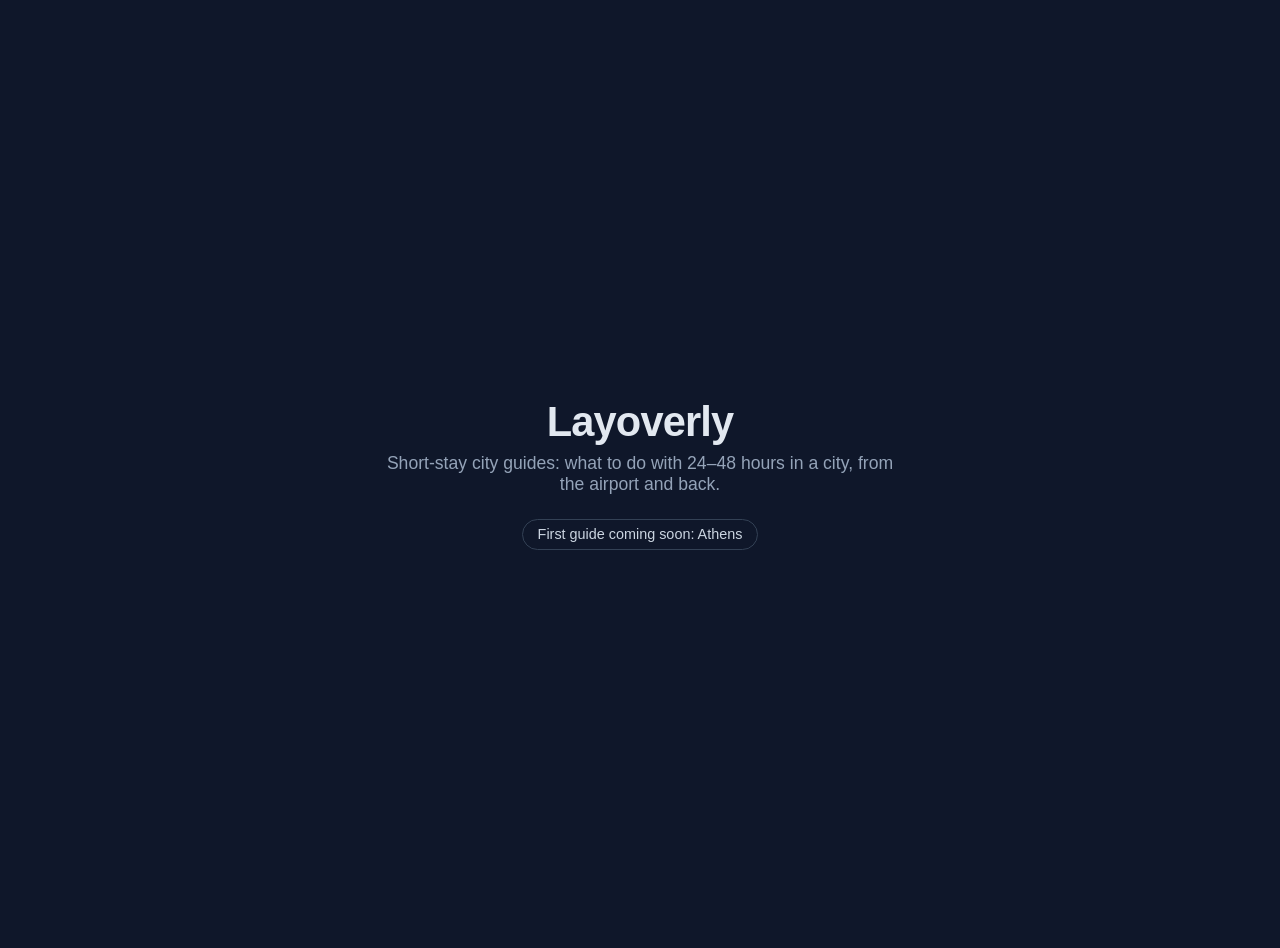
==== index.html @ 2399453e "Add coming-soon homepage Co-Authored-By: Claude Opus 5.5 <noreply@anthropic.com> Claude-Session: htt" ====
<!DOCTYPE html>
<html lang="en">
<head>
<meta charset="utf-8">
<meta name="viewport" content="width=device-width, initial-scale=1">
<title>Layoverly — Short-stay city guides</title>
<meta name="description" content="Short-stay city guides: what to do with 24–48 hours in a city, from the airport and back.">
<style>
  body{margin:0;font-family:-apple-system,Segoe UI,Roboto,sans-serif;background:#0f172a;color:#e2e8f0;display:flex;min-height:100vh;align-items:center;justify-content:center;text-align:center;padding:24px}
  h1{font-size:2.6rem;margin:0 0 .4rem;letter-spacing:-.02em}
  p{color:#94a3b8;font-size:1.1rem;max-width:32rem;margin:0 auto}
  .tag{display:inline-block;margin-top:1.5rem;padding:.4rem .9rem;border:1px solid #334155;border-radius:999px;font-size:.9rem;color:#cbd5e1}
</style>
</head>
<body>
<main>
  <h1>Layoverly</h1>
  <p>Short-stay city guides: what to do with 24–48 hours in a city, from the airport and back.</p>
  <span class="tag">First guide coming soon: Athens</span>
</main>
</body>
</html>
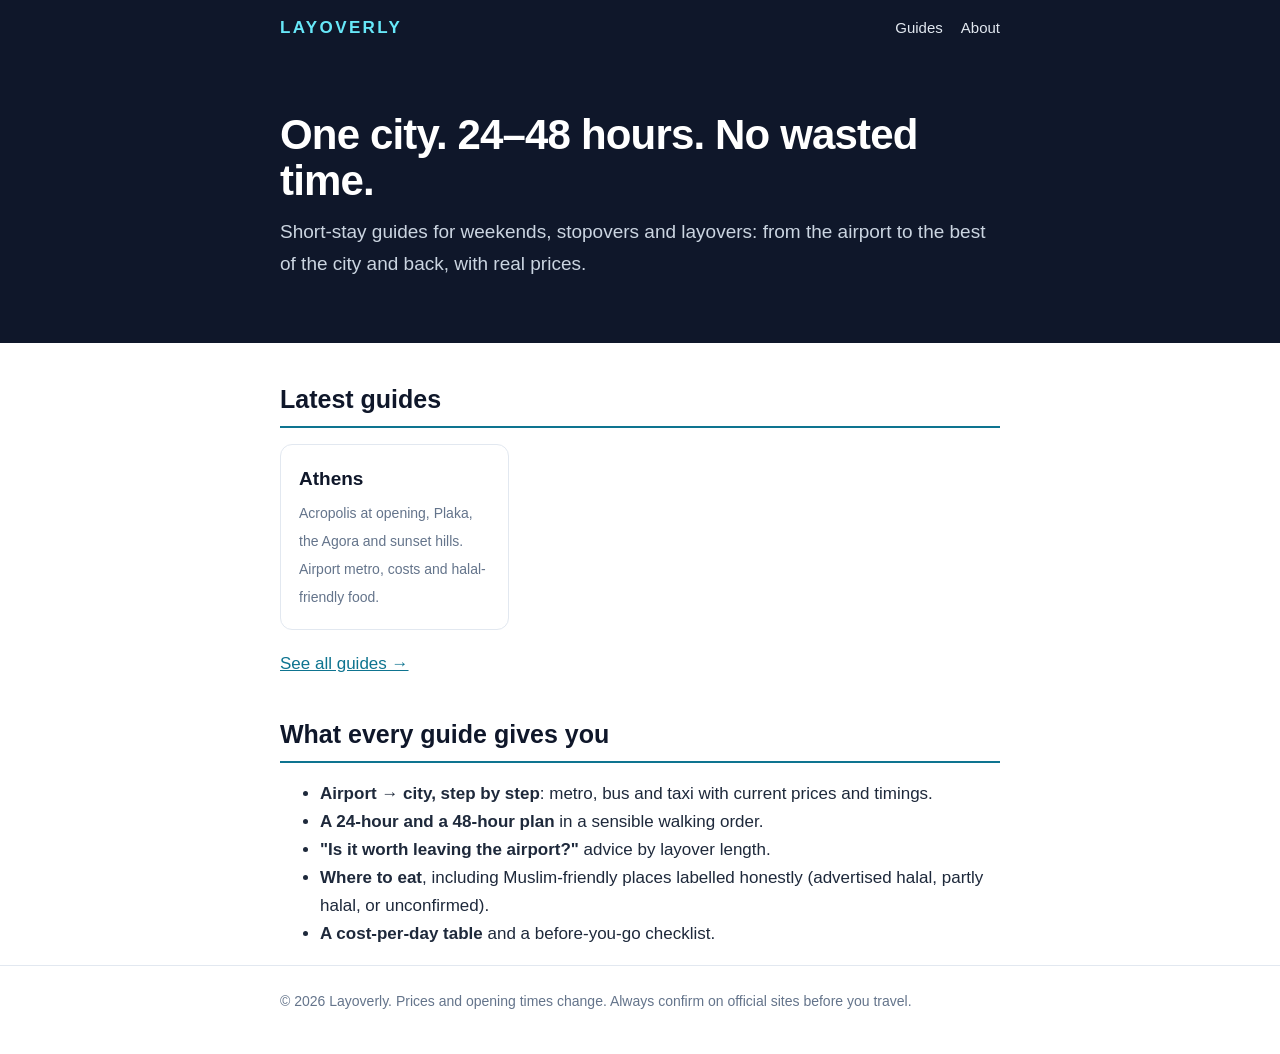
==== commit 54a50651: "Build site structure and publish Athens guide Co-Authored-By: Claude Opus 5.5 <noreply@anthropic.com" ====
--- a/index.html
+++ b/index.html
@@ -3,20 +3,33 @@
 <head>
 <meta charset="utf-8">
 <meta name="viewport" content="width=device-width, initial-scale=1">
-<title>Layoverly — Short-stay city guides</title>
-<meta name="description" content="Short-stay city guides: what to do with 24–48 hours in a city, from the airport and back.">
-<style>
-  body{margin:0;font-family:-apple-system,Segoe UI,Roboto,sans-serif;background:#0f172a;color:#e2e8f0;display:flex;min-height:100vh;align-items:center;justify-content:center;text-align:center;padding:24px}
-  h1{font-size:2.6rem;margin:0 0 .4rem;letter-spacing:-.02em}
-  p{color:#94a3b8;font-size:1.1rem;max-width:32rem;margin:0 auto}
-  .tag{display:inline-block;margin-top:1.5rem;padding:.4rem .9rem;border:1px solid #334155;border-radius:999px;font-size:.9rem;color:#cbd5e1}
-</style>
+<title>Layoverly: Short-Stay City Guides (24–48 Hours)</title>
+<meta name="description" content="Practical 24–48 hour city guides: airport to city transport, a tight itinerary, real prices and where to eat, including Muslim-friendly options.">
+<link rel="stylesheet" href="/assets/style.css">
+<link rel="canonical" href="https://layoverly-guide.github.io/">
 </head>
 <body>
-<main>
-  <h1>Layoverly</h1>
-  <p>Short-stay city guides: what to do with 24–48 hours in a city, from the airport and back.</p>
-  <span class="tag">First guide coming soon: Athens</span>
+<header class="site"><div class="wrap"><a class="logo" href="/">Layoverly</a><nav><a href="/guides/">Guides</a><a href="/about.html">About</a></nav></div></header>
+<section class="hero"><div class="wrap">
+  <h1>One city. 24–48 hours. No wasted time.</h1>
+  <p>Short-stay guides for weekends, stopovers and layovers: from the airport to the best of the city and back, with real prices.</p>
+</div></section>
+<main class="wrap">
+  <h2>Latest guides</h2>
+  <div class="cards">
+    <a class="card" href="/guides/athens.html"><b>Athens</b><span>Acropolis at opening, Plaka, the Agora and sunset hills. Airport metro, costs and halal-friendly food.</span></a>
+  </div>
+  <p style="margin-top:20px"><a href="/guides/">See all guides →</a></p>
+
+  <h2>What every guide gives you</h2>
+  <ul>
+    <li><b>Airport → city, step by step</b>: metro, bus and taxi with current prices and timings.</li>
+    <li><b>A 24-hour and a 48-hour plan</b> in a sensible walking order.</li>
+    <li><b>"Is it worth leaving the airport?"</b> advice by layover length.</li>
+    <li><b>Where to eat</b>, including Muslim-friendly places labelled honestly (advertised halal, partly halal, or unconfirmed).</li>
+    <li><b>A cost-per-day table</b> and a before-you-go checklist.</li>
+  </ul>
 </main>
+<footer><div class="wrap">© 2026 Layoverly. Prices and opening times change. Always confirm on official sites before you travel.</div></footer>
 </body>
 </html>
--- a/assets/style.css
+++ b/assets/style.css
@@ -0,0 +1,34 @@
+:root{--ink:#0f172a;--text:#1e293b;--muted:#64748b;--accent:#0e7490;--line:#e2e8f0;--soft:#f0f9ff}
+*{box-sizing:border-box}
+body{margin:0;font-family:-apple-system,"Segoe UI",Inter,Roboto,sans-serif;color:var(--text);line-height:1.65;font-size:17px;background:#fff}
+a{color:var(--accent)}
+header.site{background:var(--ink);color:#e2e8f0}
+header.site .wrap{display:flex;align-items:center;justify-content:space-between;padding:14px 20px}
+header.site a{color:#e2e8f0;text-decoration:none}
+.logo{font-weight:700;letter-spacing:.14em;text-transform:uppercase;color:#67e8f9!important}
+nav a{margin-left:18px;font-size:15px}
+.wrap{max-width:760px;margin:0 auto;padding:0 20px}
+.hero{background:var(--ink);color:#e2e8f0;padding:56px 0 64px}
+.hero h1{color:#fff;font-size:42px;line-height:1.1;margin:0 0 12px;letter-spacing:-.02em}
+.hero p{color:#cbd5e1;font-size:19px;margin:0}
+main{padding:32px 0 48px}
+h1{font-size:34px;line-height:1.15;letter-spacing:-.02em;color:var(--ink);margin:0 0 10px}
+h2{font-size:25px;color:var(--ink);margin:36px 0 10px;padding-bottom:6px;border-bottom:2px solid var(--accent)}
+h3{font-size:19px;color:var(--accent);margin:24px 0 6px}
+.meta{color:var(--muted);font-size:14px;margin-bottom:22px}
+.box{background:var(--soft);border-left:4px solid var(--accent);padding:12px 16px;border-radius:0 8px 8px 0;margin:16px 0}
+.warn{background:#fff7ed;border-left-color:#ea580c}
+table{width:100%;border-collapse:collapse;margin:12px 0 18px;font-size:15px}
+th{background:var(--ink);color:#fff;text-align:left;padding:8px 10px}
+td{padding:8px 10px;border-bottom:1px solid var(--line);vertical-align:top}
+tr:nth-child(even) td{background:#f8fafc}
+.tag{display:inline-block;font-size:12px;font-weight:700;padding:1px 8px;border-radius:10px;margin-left:4px}
+.t-halal{background:#dcfce7;color:#166534}.t-part{background:#fef9c3;color:#854d0e}.t-unk{background:#e2e8f0;color:#334155}
+.cards{display:grid;grid-template-columns:repeat(auto-fill,minmax(220px,1fr));gap:16px;margin-top:16px}
+.card{border:1px solid var(--line);border-radius:12px;padding:18px;text-decoration:none;color:var(--text);display:block}
+.card:hover{border-color:var(--accent)}
+.card b{display:block;color:var(--ink);font-size:19px;margin-bottom:4px}
+.card span{color:var(--muted);font-size:14px}
+.cta{display:inline-block;background:var(--accent);color:#fff!important;text-decoration:none;padding:10px 18px;border-radius:8px;font-weight:600}
+footer{border-top:1px solid var(--line);color:var(--muted);font-size:14px;padding:24px 0 40px}
+@media (max-width:600px){.hero h1{font-size:32px}h1{font-size:28px}nav a{margin-left:12px}}
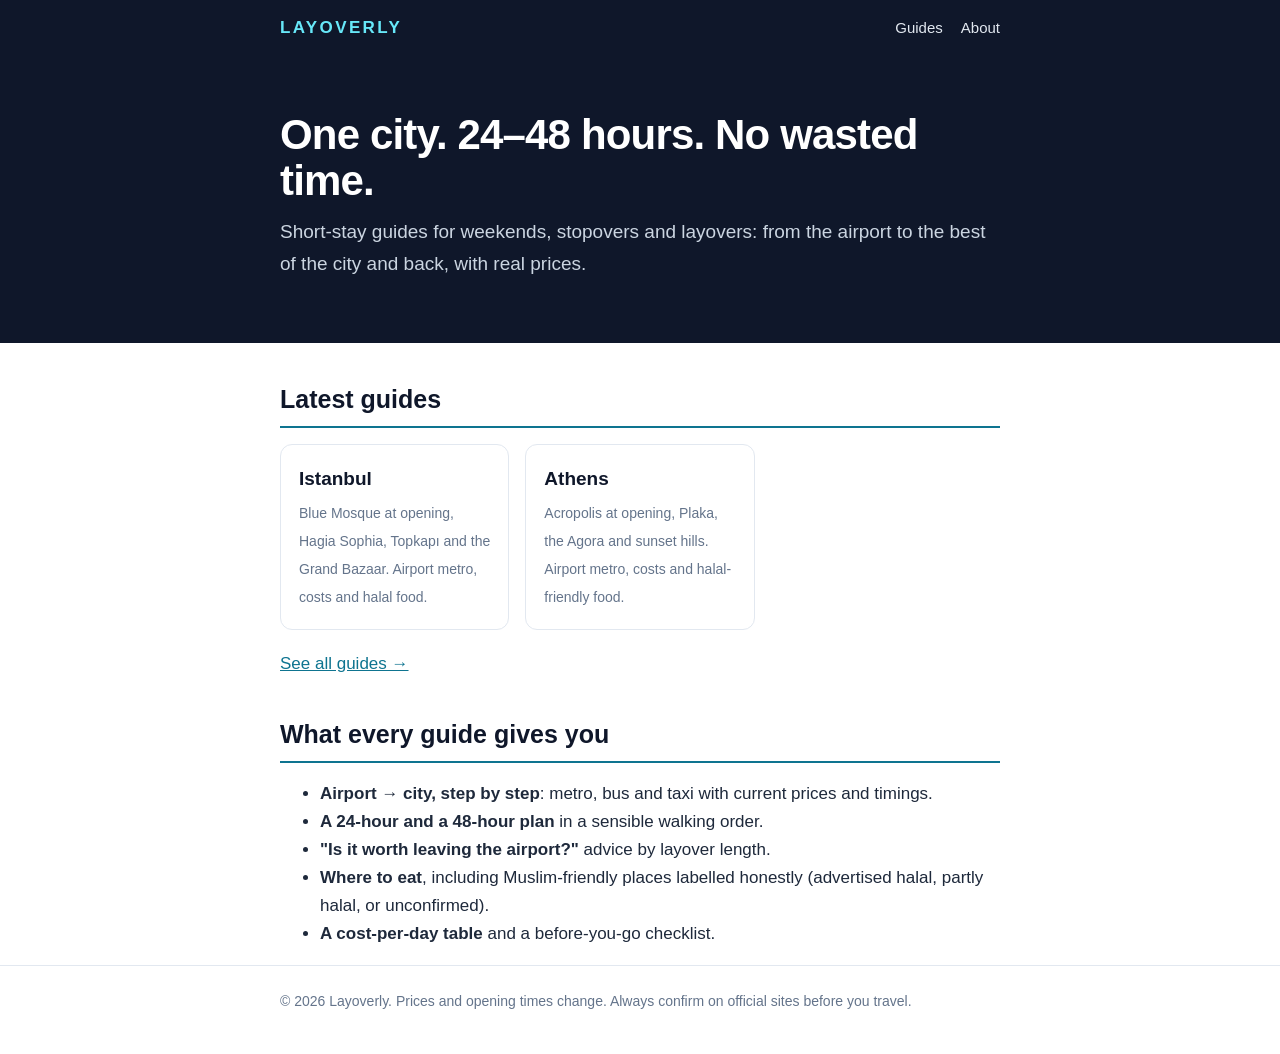
==== commit 09d84ca2: "Add Istanbul guide Co-Authored-By: Claude Opus 5.5 <noreply@anthropic.com> Claude-Session: https://c" ====
--- a/index.html
+++ b/index.html
@@ -7,6 +7,12 @@
 <meta name="description" content="Practical 24–48 hour city guides: airport to city transport, a tight itinerary, real prices and where to eat, including Muslim-friendly options.">
 <link rel="stylesheet" href="/assets/style.css">
 <link rel="canonical" href="https://layoverly-guide.github.io/">
+<meta property="og:type" content="website">
+<meta property="og:site_name" content="Layoverly">
+<meta property="og:title" content="Layoverly: Short-Stay City Guides (24–48 Hours)">
+<meta property="og:description" content="Practical 24–48 hour city guides: airport to city transport, a tight itinerary, real prices and where to eat, including Muslim-friendly options.">
+<meta property="og:url" content="https://layoverly-guide.github.io/">
+<meta name="twitter:card" content="summary">
 </head>
 <body>
 <header class="site"><div class="wrap"><a class="logo" href="/">Layoverly</a><nav><a href="/guides/">Guides</a><a href="/about.html">About</a></nav></div></header>
@@ -17,6 +23,7 @@
 <main class="wrap">
   <h2>Latest guides</h2>
   <div class="cards">
+    <a class="card" href="/guides/istanbul.html"><b>Istanbul</b><span>Blue Mosque at opening, Hagia Sophia, Topkapı and the Grand Bazaar. Airport metro, costs and halal food.</span></a>
     <a class="card" href="/guides/athens.html"><b>Athens</b><span>Acropolis at opening, Plaka, the Agora and sunset hills. Airport metro, costs and halal-friendly food.</span></a>
   </div>
   <p style="margin-top:20px"><a href="/guides/">See all guides →</a></p>
--- a/assets/style.css
+++ b/assets/style.css
@@ -32,3 +32,6 @@
 .cta{display:inline-block;background:var(--accent);color:#fff!important;text-decoration:none;padding:10px 18px;border-radius:8px;font-weight:600}
 footer{border-top:1px solid var(--line);color:var(--muted);font-size:14px;padding:24px 0 40px}
 @media (max-width:600px){.hero h1{font-size:32px}h1{font-size:28px}nav a{margin-left:12px}}
+figure{margin:18px 0}figure img{width:100%;height:auto;max-height:440px;object-fit:cover;border-radius:10px;display:block}
+figcaption{font-size:.85rem;color:#64748b;margin-top:6px}
+.pair{display:grid;grid-template-columns:1fr 1fr;gap:10px}.pair img{max-height:300px}
